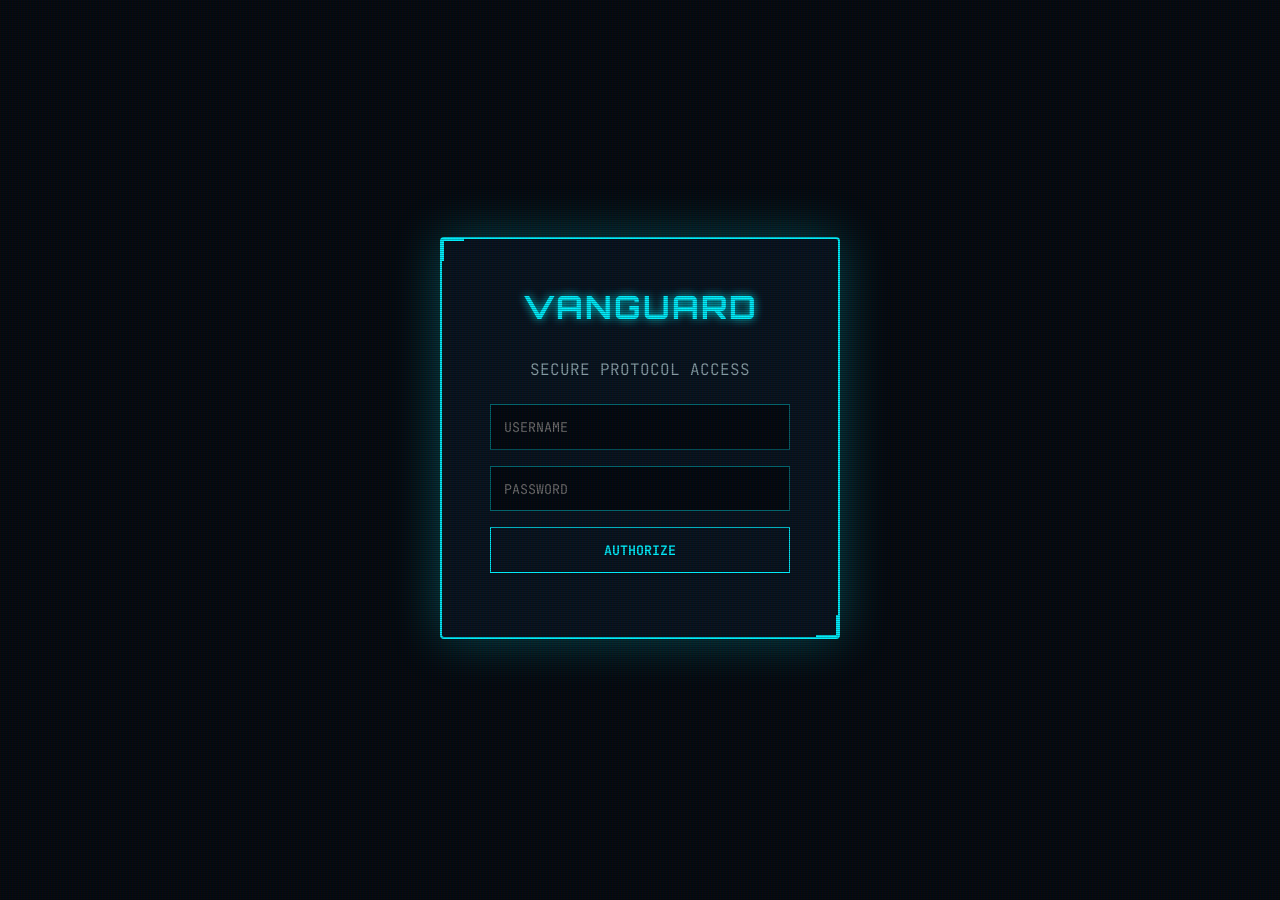
==== templates/index.html @ 9705e477 "Initial commit: VANGUARD Zero-Trust Vault with HUD aesthetics and Emergency Protocol" ====
<!DOCTYPE html>
<html lang="en">

<head>
    <meta charset="UTF-8">
    <meta name="viewport" content="width=device-width, initial-scale=1.0">
    <title>VANGUARD | Time-Bound Crypto-Protection</title>
    <link rel="stylesheet" href="/static/css/style.css">
</head>

<body>
    <div id="login-overlay" class="login-overlay">
        <div class="panel login-box">
            <h1 class="logo" style="text-align: center; margin-bottom: 2rem;">VANGUARD</h1>
            <p style="text-align: center; color: var(--text-dim); margin-bottom: 1.5rem;">SECURE PROTOCOL ACCESS</p>
            <form id="login-form">
                <input type="text" id="username" placeholder="USERNAME" required>
                <input type="password" id="password" placeholder="PASSWORD" required>
                <button type="submit" class="btn" style="width: 100%;">AUTHORIZE</button>
            </form>
            <p id="login-error" style="color: var(--danger); margin-top: 1rem; text-align: center;"></p>
        </div>
    </div>

    <div class="hud-container hidden" id="main-hud">
        <header>
            <div>
                <h1 class="logo">VANGUARD SYSTEM</h1>
                <p style="font-size: 0.8rem; color: var(--primary-lime);">[ STATUS: SECURE / ENCRYPTED ]</p>
            </div>
            <div style="text-align: right;">
                <p id="user-display" style="color: var(--primary-cyan); font-weight: bold;"></p>
                <a href="#" id="logout-btn" style="color: var(--danger); font-size: 0.8rem;">DISCONNECT</a>
            </div>
        </header>

        <div class="grid">
            <!-- Upload Panel -->
            <div class="panel">
                <h3><span class="pulse">●</span> SECURE UPLOAD</h3>
                <p style="color: var(--text-dim); margin-bottom: 1rem; font-size: 0.8rem;">AES-256-GCM LOCAL ENCRYPTION
                </p>
                <form id="upload-form">
                    <input type="file" id="file-input" required>
                    <div style="display: flex; gap: 10px;">
                        <div>
                            <label style="font-size: 0.7rem; color: var(--text-dim);">TTL (HOURS)</label>
                            <input type="number" id="ttl-input" value="24" min="1">
                        </div>
                        <div>
                            <label style="font-size: 0.7rem; color: var(--text-dim);">ACCESS LIMIT</label>
                            <input type="number" id="limit-input" value="0" min="0">
                        </div>
                    </div>
                    <button type="submit" class="btn" style="width: 100%;">ENCRYPT & UPLOAD</button>
                </form>
                <div id="upload-status" style="margin-top: 1rem; font-size: 0.8rem;"></div>
            </div>

            <!-- Stats/Global Panel -->
            <div class="panel">
                <h3>SYSTEM METRICS</h3>
                <div style="display: flex; justify-content: space-between; margin-top: 1rem;">
                    <div>
                        <p style="color: var(--text-dim); font-size: 0.7rem;">PROTECTED FILES</p>
                        <h2 id="total-files">0</h2>
                    </div>
                    <div>
                        <p style="color: var(--text-dim); font-size: 0.7rem;">EXPIRED/ERASED</p>
                        <h2 id="expired-files" style="color: var(--danger);">0</h2>
                    </div>
                </div>
                <div style="margin-top: 1.5rem;">
                    <button class="btn" style="width: 100%; border-color: var(--warning); color: var(--warning);"
                        onclick="showEmergency()">EMERGENCY OVERRIDE</button>
                </div>
            </div>
        </div>

        <div class="grid" style="grid-template-columns: 2fr 1fr; margin-top: 1rem;">
            <!-- File List -->
            <div class="panel">
                <h3>ACTIVE VAULT</h3>
                <div id="file-list" style="margin-top: 1rem;">
                    <!-- Files will be injected here -->
                    <p style="color: var(--text-dim);">Scanning for active payloads...</p>
                </div>
            </div>

            <div style="display: flex; flex-direction: column; gap: 1rem;">
                <!-- Authorization Queue (Admin Only) -->
                <div id="admin-queue" class="panel hidden">
                    <h3><span class="pulse" style="background: var(--warning);">●</span> AUTH QUEUE</h3>
                    <div id="emergency-list" style="margin-top: 1rem; font-size: 0.7rem;">
                        <p style="color: var(--text-dim);">No pending authorizations.</p>
                    </div>
                </div>

                <!-- Audit Trail (Mini) -->
                <div class="panel">
                    <h3>AUDIT TRAIL</h3>
                    <div id="audit-mini"
                        style="margin-top: 1rem; font-size: 0.7rem; max-height: 300px; overflow-y: auto;">
                        <!-- Logs will be injected here -->
                    </div>
                </div>
            </div>
        </div>
    </div>

    <!-- Modals -->
    <div id="emergency-modal" class="login-overlay hidden">
        <div class="panel" style="width: 500px;">
            <h3>EMERGENCY ACCESS REQUEST</h3>
            <p style="margin: 1rem 0; color: var(--text-dim); font-size: 0.8rem;">Dual-authorization required. Reason
                will be logged in forensic trail.</p>
            <input type="text" id="target-file-id" placeholder="FILE UUID">
            <textarea id="emergency-reason" placeholder="JUSTIFICATION FOR ACCESS" rows="4"></textarea>
            <div style="display: flex; gap: 10px;">
                <button class="btn" style="flex: 1;" onclick="submitEmergency()">SUBMIT REQUEST</button>
                <button class="btn btn-danger" onclick="hideEmergency()">CANCEL</button>
            </div>
        </div>
    </div>

    <script src="/static/js/app.js"></script>
</body>

</html>
---- static/css/style.css ----
@import url('https://fonts.googleapis.com/css2?family=Orbitron:wght@400;500;700&family=JetBrains+Mono:wght@300;400;500&display=swap');

:root {
    --primary-cyan: #00f2ff;
    --primary-lime: #b6ff00;
    --bg-dark: #050a10;
    --panel-bg: rgba(10, 25, 41, 0.7);
    --border-cyan: rgba(0, 242, 255, 0.4);
    --text-main: #e0faff;
    --text-dim: #88a0a8;
    --danger: #ff2e63;
    --warning: #f9ed69;
}

* {
    margin: 0;
    padding: 0;
    box-sizing: border-box;
    font-family: 'JetBrains Mono', monospace;
}

body {
    background-color: var(--bg-dark);
    background-image: 
        linear-gradient(rgba(0, 242, 255, 0.05) 1px, transparent 1px),
        linear-gradient(90deg, rgba(0, 242, 255, 0.05) 1px, transparent 1px);
    background-size: 50px 50px;
    color: var(--text-main);
    min-height: 100vh;
    overflow-x: hidden;
}

/* Scanline Effect */
body::before {
    content: " ";
    display: block;
    position: fixed;
    top: 0;
    left: 0;
    bottom: 0;
    right: 0;
    background: linear-gradient(rgba(18, 16, 16, 0) 50%, rgba(0, 0, 0, 0.25) 50%), linear-gradient(90deg, rgba(255, 0, 0, 0.06), rgba(0, 255, 0, 0.02), rgba(0, 0, 255, 0.06));
    z-index: 2000;
    background-size: 100% 2px, 3px 100%;
    pointer-events: none;
}

.hud-container {
    padding: 2rem;
    max-width: 1400px;
    margin: 0 auto;
}

header {
    border-bottom: 2px solid var(--primary-cyan);
    padding-bottom: 1rem;
    margin-bottom: 2rem;
    display: flex;
    justify-content: space-between;
    align-items: center;
    box-shadow: 0 5px 20px rgba(0, 242, 255, 0.2);
}

h1, h2, h3 {
    font-family: 'Orbitron', sans-serif;
    text-transform: uppercase;
    letter-spacing: 2px;
}

.logo {
    color: var(--primary-cyan);
    text-shadow: 0 0 10px var(--primary-cyan);
}

.panel {
    background: var(--panel-bg);
    backdrop-filter: blur(10px);
    border: 1px solid var(--border-cyan);
    padding: 1.5rem;
    border-radius: 4px;
    position: relative;
    overflow: hidden;
    margin-bottom: 1.5rem;
}

.panel::before {
    content: '';
    position: absolute;
    top: 0;
    left: 0;
    width: 20px;
    height: 20px;
    border-top: 2px solid var(--primary-cyan);
    border-left: 2px solid var(--primary-cyan);
}

.panel::after {
    content: '';
    position: absolute;
    bottom: 0;
    right: 0;
    width: 20px;
    height: 20px;
    border-bottom: 2px solid var(--primary-cyan);
    border-right: 2px solid var(--primary-cyan);
}

.grid {
    display: grid;
    grid-template-columns: repeat(auto-fit, minmax(300px, 1fr));
    gap: 1.5rem;
}

.btn {
    background: transparent;
    border: 1px solid var(--primary-cyan);
    color: var(--primary-cyan);
    padding: 0.8rem 1.5rem;
    cursor: pointer;
    text-transform: uppercase;
    font-weight: bold;
    transition: all 0.3s ease;
    display: inline-block;
    text-decoration: none;
    text-align: center;
}

.btn:hover {
    background: var(--primary-cyan);
    color: var(--bg-dark);
    box-shadow: 0 0 20px var(--primary-cyan);
}

.btn-danger {
    border-color: var(--danger);
    color: var(--danger);
}

.btn-danger:hover {
    background: var(--danger);
    box-shadow: 0 0 20px var(--danger);
}

input, select, textarea {
    background: rgba(0, 0, 0, 0.5);
    border: 1px solid var(--border-cyan);
    color: var(--text-main);
    padding: 0.8rem;
    width: 100%;
    margin-bottom: 1rem;
    outline: none;
}

input:focus {
    border-color: var(--primary-cyan);
    box-shadow: 0 0 10px var(--primary-cyan);
}

.status-badge {
    padding: 0.2rem 0.6rem;
    font-size: 0.8rem;
    border: 1px solid currentColor;
    border-radius: 3px;
}

.status-active { color: var(--primary-lime); }
.status-expired { color: var(--danger); }
.status-pending { color: var(--warning); }

.file-card {
    border-left: 4px solid var(--primary-cyan);
    padding: 1rem;
    background: rgba(255, 255, 255, 0.02);
    margin-bottom: 1rem;
    transition: transform 0.2s;
}

.file-card:hover {
    transform: translateX(10px);
    background: rgba(0, 242, 255, 0.05);
}

.audit-table {
    width: 100%;
    border-collapse: collapse;
}

.audit-table th {
    text-align: left;
    color: var(--primary-cyan);
    border-bottom: 1px solid var(--border-cyan);
    padding: 1rem;
}

.audit-table td {
    padding: 1rem;
    border-bottom: 1px solid rgba(0, 242, 255, 0.1);
    font-size: 0.9rem;
}

/* Animations */
@keyframes pulse {
    0% { opacity: 1; }
    50% { opacity: 0.5; }
    100% { opacity: 1; }
}

.pulse { animation: pulse 2s infinite; }

.login-overlay {
    position: fixed;
    top: 0;
    left: 0;
    width: 100%;
    height: 100%;
    background: var(--bg-dark);
    z-index: 1000;
    display: flex;
    justify-content: center;
    align-items: center;
}

.login-box {
    width: 400px;
    padding: 3rem;
    border: 2px solid var(--primary-cyan);
    box-shadow: 0 0 50px rgba(0, 242, 255, 0.3);
}

.hidden { display: none !important; }

/* Custom Scrollbar */
::-webkit-scrollbar { width: 5px; }
::-webkit-scrollbar-track { background: var(--bg-dark); }
::-webkit-scrollbar-thumb { background: var(--primary-cyan); }
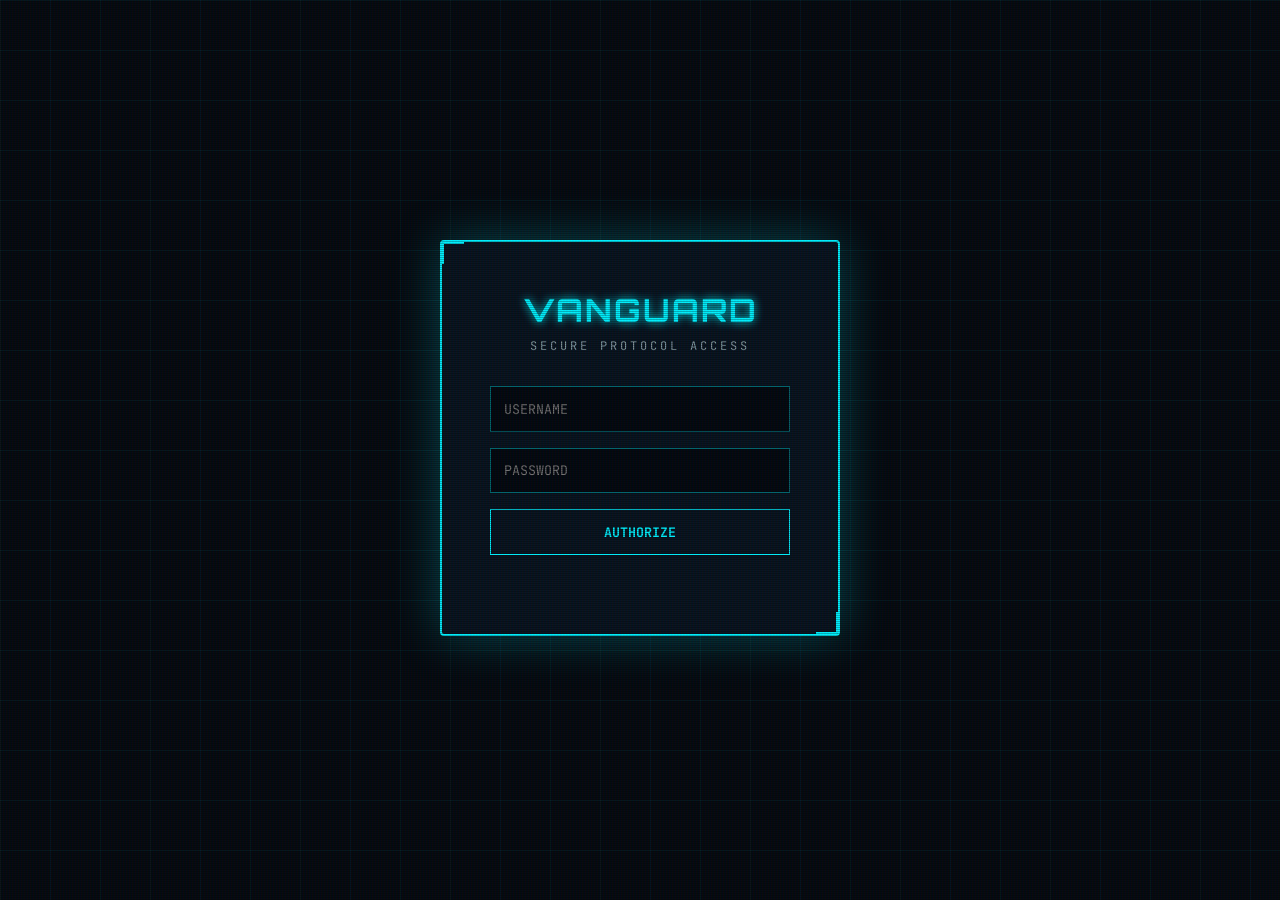
==== commit c9d75baa: "Restructure into multi-page app: Dashboard, Vault, Emergency, Audit pages with sidebar nav" ====
--- a/templates/index.html
+++ b/templates/index.html
@@ -4,126 +4,70 @@
 <head>
     <meta charset="UTF-8">
     <meta name="viewport" content="width=device-width, initial-scale=1.0">
-    <title>VANGUARD | Time-Bound Crypto-Protection</title>
+    <title>VANGUARD | Secure Protocol Access</title>
+    <meta name="description" content="VANGUARD — Time-Bound Crypto-Protection System. Login to begin.">
     <link rel="stylesheet" href="/static/css/style.css">
+    <style>
+        body {
+            display: flex;
+            align-items: center;
+            justify-content: center;
+            min-height: 100vh;
+        }
+    </style>
 </head>
 
 <body>
-    <div id="login-overlay" class="login-overlay">
-        <div class="panel login-box">
-            <h1 class="logo" style="text-align: center; margin-bottom: 2rem;">VANGUARD</h1>
-            <p style="text-align: center; color: var(--text-dim); margin-bottom: 1.5rem;">SECURE PROTOCOL ACCESS</p>
-            <form id="login-form">
-                <input type="text" id="username" placeholder="USERNAME" required>
-                <input type="password" id="password" placeholder="PASSWORD" required>
-                <button type="submit" class="btn" style="width: 100%;">AUTHORIZE</button>
-            </form>
-            <p id="login-error" style="color: var(--danger); margin-top: 1rem; text-align: center;"></p>
-        </div>
+    <div class="panel login-box">
+        <h1 class="logo" style="text-align:center;margin-bottom:.5rem;">VANGUARD</h1>
+        <p style="text-align:center;color:var(--text-dim);margin-bottom:2rem;font-size:0.75rem;letter-spacing:3px;">
+            SECURE PROTOCOL ACCESS</p>
+        <form id="login-form">
+            <input type="text" id="username" placeholder="USERNAME" required autocomplete="username">
+            <input type="password" id="password" placeholder="PASSWORD" required autocomplete="current-password">
+            <button type="submit" class="btn" style="width:100%;" id="login-btn">AUTHORIZE</button>
+        </form>
+        <p id="login-error"
+            style="color:var(--danger);margin-top:1rem;text-align:center;font-size:0.8rem;min-height:1.2em;"></p>
     </div>
-
-    <div class="hud-container hidden" id="main-hud">
-        <header>
-            <div>
-                <h1 class="logo">VANGUARD SYSTEM</h1>
-                <p style="font-size: 0.8rem; color: var(--primary-lime);">[ STATUS: SECURE / ENCRYPTED ]</p>
-            </div>
-            <div style="text-align: right;">
-                <p id="user-display" style="color: var(--primary-cyan); font-weight: bold;"></p>
-                <a href="#" id="logout-btn" style="color: var(--danger); font-size: 0.8rem;">DISCONNECT</a>
-            </div>
-        </header>
-
-        <div class="grid">
-            <!-- Upload Panel -->
-            <div class="panel">
-                <h3><span class="pulse">●</span> SECURE UPLOAD</h3>
-                <p style="color: var(--text-dim); margin-bottom: 1rem; font-size: 0.8rem;">AES-256-GCM LOCAL ENCRYPTION
-                </p>
-                <form id="upload-form">
-                    <input type="file" id="file-input" required>
-                    <div style="display: flex; gap: 10px;">
-                        <div>
-                            <label style="font-size: 0.7rem; color: var(--text-dim);">TTL (HOURS)</label>
-                            <input type="number" id="ttl-input" value="24" min="1">
-                        </div>
-                        <div>
-                            <label style="font-size: 0.7rem; color: var(--text-dim);">ACCESS LIMIT</label>
-                            <input type="number" id="limit-input" value="0" min="0">
-                        </div>
-                    </div>
-                    <button type="submit" class="btn" style="width: 100%;">ENCRYPT & UPLOAD</button>
-                </form>
-                <div id="upload-status" style="margin-top: 1rem; font-size: 0.8rem;"></div>
-            </div>
-
-            <!-- Stats/Global Panel -->
-            <div class="panel">
-                <h3>SYSTEM METRICS</h3>
-                <div style="display: flex; justify-content: space-between; margin-top: 1rem;">
-                    <div>
-                        <p style="color: var(--text-dim); font-size: 0.7rem;">PROTECTED FILES</p>
-                        <h2 id="total-files">0</h2>
-                    </div>
-                    <div>
-                        <p style="color: var(--text-dim); font-size: 0.7rem;">EXPIRED/ERASED</p>
-                        <h2 id="expired-files" style="color: var(--danger);">0</h2>
-                    </div>
-                </div>
-                <div style="margin-top: 1.5rem;">
-                    <button class="btn" style="width: 100%; border-color: var(--warning); color: var(--warning);"
-                        onclick="showEmergency()">EMERGENCY OVERRIDE</button>
-                </div>
-            </div>
-        </div>
-
-        <div class="grid" style="grid-template-columns: 2fr 1fr; margin-top: 1rem;">
-            <!-- File List -->
-            <div class="panel">
-                <h3>ACTIVE VAULT</h3>
-                <div id="file-list" style="margin-top: 1rem;">
-                    <!-- Files will be injected here -->
-                    <p style="color: var(--text-dim);">Scanning for active payloads...</p>
-                </div>
-            </div>
-
-            <div style="display: flex; flex-direction: column; gap: 1rem;">
-                <!-- Authorization Queue (Admin Only) -->
-                <div id="admin-queue" class="panel hidden">
-                    <h3><span class="pulse" style="background: var(--warning);">●</span> AUTH QUEUE</h3>
-                    <div id="emergency-list" style="margin-top: 1rem; font-size: 0.7rem;">
-                        <p style="color: var(--text-dim);">No pending authorizations.</p>
-                    </div>
-                </div>
-
-                <!-- Audit Trail (Mini) -->
-                <div class="panel">
-                    <h3>AUDIT TRAIL</h3>
-                    <div id="audit-mini"
-                        style="margin-top: 1rem; font-size: 0.7rem; max-height: 300px; overflow-y: auto;">
-                        <!-- Logs will be injected here -->
-                    </div>
-                </div>
-            </div>
-        </div>
-    </div>
-
-    <!-- Modals -->
-    <div id="emergency-modal" class="login-overlay hidden">
-        <div class="panel" style="width: 500px;">
-            <h3>EMERGENCY ACCESS REQUEST</h3>
-            <p style="margin: 1rem 0; color: var(--text-dim); font-size: 0.8rem;">Dual-authorization required. Reason
-                will be logged in forensic trail.</p>
-            <input type="text" id="target-file-id" placeholder="FILE UUID">
-            <textarea id="emergency-reason" placeholder="JUSTIFICATION FOR ACCESS" rows="4"></textarea>
-            <div style="display: flex; gap: 10px;">
-                <button class="btn" style="flex: 1;" onclick="submitEmergency()">SUBMIT REQUEST</button>
-                <button class="btn btn-danger" onclick="hideEmergency()">CANCEL</button>
-            </div>
-        </div>
-    </div>
-
-    <script src="/static/js/app.js"></script>
+    <script>
+        // Redirect if already authenticated
+        if (localStorage.getItem('access_token')) {
+            window.location.href = '/dashboard/';
+        }
+        const loginForm = document.getElementById('login-form');
+        loginForm.addEventListener('submit', async (e) => {
+            e.preventDefault();
+            const username = document.getElementById('username').value;
+            const password = document.getElementById('password').value;
+            const errorEl = document.getElementById('login-error');
+            const btn = document.getElementById('login-btn');
+            btn.innerText = 'VERIFYING...';
+            btn.disabled = true;
+            try {
+                const resp = await fetch('/api/auth/login/', {
+                    method: 'POST',
+                    headers: { 'Content-Type': 'application/json' },
+                    body: JSON.stringify({ username, password })
+                });
+                if (resp.ok) {
+                    const data = await resp.json();
+                    localStorage.setItem('access_token', data.access);
+                    localStorage.setItem('refresh_token', data.refresh);
+                    localStorage.setItem('username', username);
+                    window.location.href = '/dashboard/';
+                } else {
+                    errorEl.innerText = 'AUTHORIZATION FAILED: INVALID CREDENTIALS';
+                    btn.innerText = 'AUTHORIZE';
+                    btn.disabled = false;
+                }
+            } catch (err) {
+                errorEl.innerText = 'COMMUNICATION ERROR: SYSTEM OFFLINE';
+                btn.innerText = 'AUTHORIZE';
+                btn.disabled = false;
+            }
+        });
+    </script>
 </body>
 
 </html>
--- a/static/css/style.css
+++ b/static/css/style.css
@@ -21,7 +21,7 @@
 
 body {
     background-color: var(--bg-dark);
-    background-image: 
+    background-image:
         linear-gradient(rgba(0, 242, 255, 0.05) 1px, transparent 1px),
         linear-gradient(90deg, rgba(0, 242, 255, 0.05) 1px, transparent 1px);
     background-size: 50px 50px;
@@ -61,7 +61,9 @@
     box-shadow: 0 5px 20px rgba(0, 242, 255, 0.2);
 }
 
-h1, h2, h3 {
+h1,
+h2,
+h3 {
     font-family: 'Orbitron', sans-serif;
     text-transform: uppercase;
     letter-spacing: 2px;
@@ -141,7 +143,9 @@
     box-shadow: 0 0 20px var(--danger);
 }
 
-input, select, textarea {
+input,
+select,
+textarea {
     background: rgba(0, 0, 0, 0.5);
     border: 1px solid var(--border-cyan);
     color: var(--text-main);
@@ -163,9 +167,17 @@
     border-radius: 3px;
 }
 
-.status-active { color: var(--primary-lime); }
-.status-expired { color: var(--danger); }
-.status-pending { color: var(--warning); }
+.status-active {
+    color: var(--primary-lime);
+}
+
+.status-expired {
+    color: var(--danger);
+}
+
+.status-pending {
+    color: var(--warning);
+}
 
 .file-card {
     border-left: 4px solid var(--primary-cyan);
@@ -200,12 +212,22 @@
 
 /* Animations */
 @keyframes pulse {
-    0% { opacity: 1; }
-    50% { opacity: 0.5; }
-    100% { opacity: 1; }
-}
-
-.pulse { animation: pulse 2s infinite; }
+    0% {
+        opacity: 1;
+    }
+
+    50% {
+        opacity: 0.5;
+    }
+
+    100% {
+        opacity: 1;
+    }
+}
+
+.pulse {
+    animation: pulse 2s infinite;
+}
 
 .login-overlay {
     position: fixed;
@@ -227,9 +249,40 @@
     box-shadow: 0 0 50px rgba(0, 242, 255, 0.3);
 }
 
-.hidden { display: none !important; }
+.hidden {
+    display: none !important;
+}
 
 /* Custom Scrollbar */
-::-webkit-scrollbar { width: 5px; }
-::-webkit-scrollbar-track { background: var(--bg-dark); }
-::-webkit-scrollbar-thumb { background: var(--primary-cyan); }
+::-webkit-scrollbar {
+    width: 5px;
+}
+
+::-webkit-scrollbar-track {
+    background: var(--bg-dark);
+}
+
+::-webkit-scrollbar-thumb {
+    background: var(--primary-cyan);
+}
+
+/* Animations */
+@keyframes fadeInUp {
+    from {
+        opacity: 0;
+        transform: translateY(12px);
+    }
+
+    to {
+        opacity: 1;
+        transform: translateY(0);
+    }
+}
+
+.audit-row:hover td {
+    background: rgba(0, 242, 255, 0.03);
+}
+
+.vault-row:hover td {
+    background: rgba(0, 242, 255, 0.03);
+}
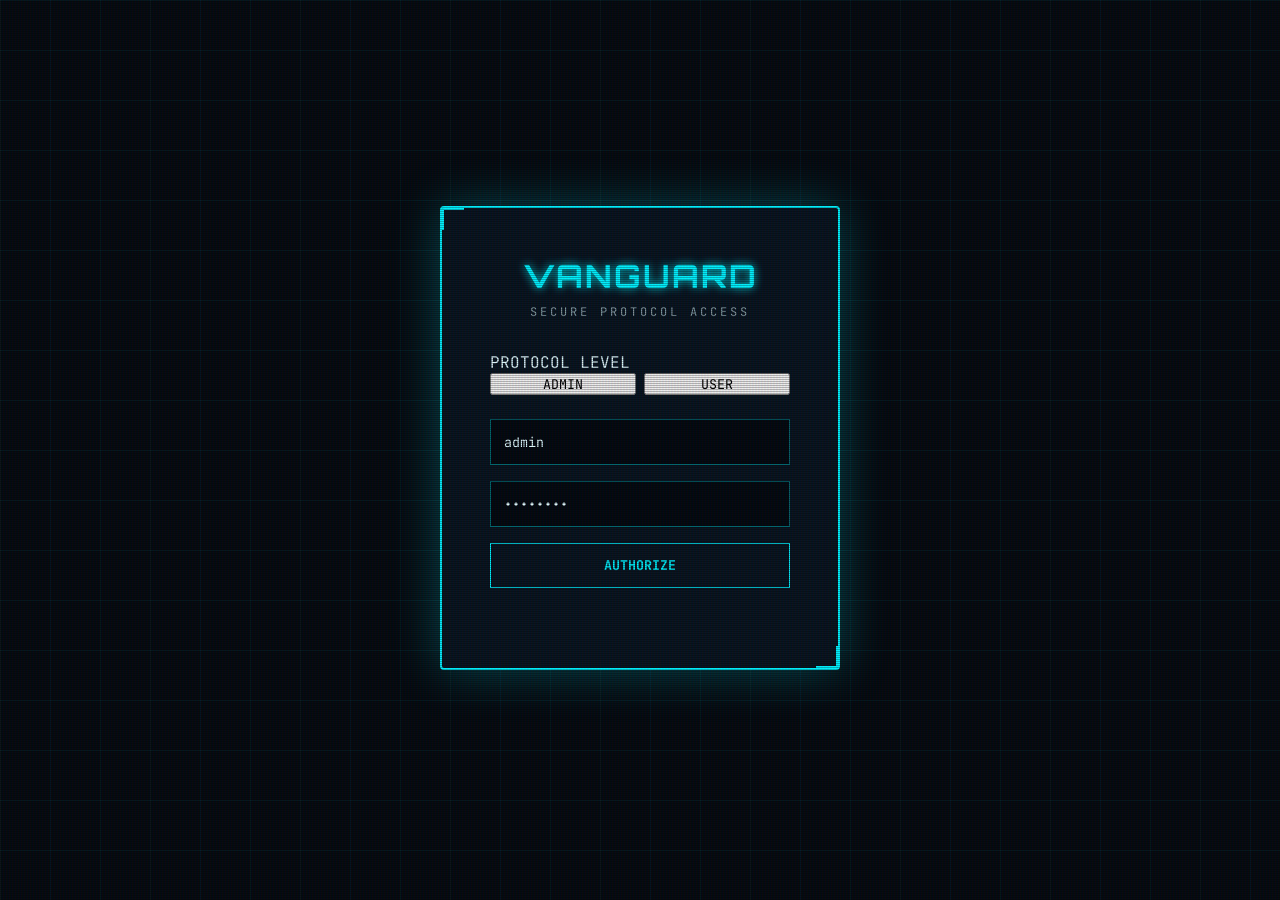
==== commit 75aafc69: "Add role-based login selection and auto-fill for Admin/User" ====
--- a/templates/index.html
+++ b/templates/index.html
@@ -22,6 +22,16 @@
         <h1 class="logo" style="text-align:center;margin-bottom:.5rem;">VANGUARD</h1>
         <p style="text-align:center;color:var(--text-dim);margin-bottom:2rem;font-size:0.75rem;letter-spacing:3px;">
             SECURE PROTOCOL ACCESS</p>
+        <div style="margin-bottom:1.5rem;">
+            <label class="field-label" style="text-align:center;">PROTOCOL LEVEL</label>
+            <div style="display:flex; gap:0.5rem;">
+                <button type="button" id="role-admin" class="filter-btn active" style="flex:1;"
+                    onclick="setLoginRole('admin')">ADMIN</button>
+                <button type="button" id="role-user" class="filter-btn" style="flex:1;"
+                    onclick="setLoginRole('user')">USER</button>
+            </div>
+        </div>
+
         <form id="login-form">
             <input type="text" id="username" placeholder="USERNAME" required autocomplete="username">
             <input type="password" id="password" placeholder="PASSWORD" required autocomplete="current-password">
@@ -31,6 +41,28 @@
             style="color:var(--danger);margin-top:1rem;text-align:center;font-size:0.8rem;min-height:1.2em;"></p>
     </div>
     <script>
+        let currentRole = 'admin';
+        const roleCredentials = {
+            'admin': { u: 'admin', p: 'admin123' },
+            'user': { u: 'operator', p: 'operator123' }
+        };
+
+        // Initialize with default role
+        window.addEventListener('DOMContentLoaded', () => {
+            setLoginRole('admin');
+        });
+
+        window.setLoginRole = function (role) {
+            currentRole = role;
+            document.getElementById('role-admin').classList.toggle('active', role === 'admin');
+            document.getElementById('role-user').classList.toggle('active', role === 'user');
+
+            // Auto-fill credentials for convenience
+            const creds = roleCredentials[role];
+            document.getElementById('username').value = creds.u;
+            document.getElementById('password').value = creds.p;
+        };
+
         // Redirect if already authenticated
         if (localStorage.getItem('access_token')) {
             window.location.href = '/dashboard/';
@@ -42,8 +74,11 @@
             const password = document.getElementById('password').value;
             const errorEl = document.getElementById('login-error');
             const btn = document.getElementById('login-btn');
+
+            errorEl.innerText = '';
             btn.innerText = 'VERIFYING...';
             btn.disabled = true;
+
             try {
                 const resp = await fetch('/api/auth/login/', {
                     method: 'POST',
--- a/static/css/style.css
+++ b/static/css/style.css
@@ -285,4 +285,144 @@
 
 .vault-row:hover td {
     background: rgba(0, 242, 255, 0.03);
+}
+
+/* Mobile Responsiveness */
+@media (max-width: 600px) {
+    .hud-container {
+        padding: 0.8rem;
+        max-width: 100vw;
+        overflow-x: hidden;
+    }
+
+    body {
+        background-size: 30px 30px;
+        /* smaller grid on mobile */
+    }
+
+    h1 {
+        font-size: 1.1rem;
+        letter-spacing: 1px;
+    }
+
+    h2 {
+        font-size: 1rem;
+    }
+
+    h3 {
+        font-size: 0.9rem;
+    }
+
+    .panel {
+        padding: 1rem;
+        margin-bottom: 1rem;
+        border-radius: 8px;
+        /* Slightly rounder on mobile */
+    }
+
+    /* Make grids completely single column, 100% width */
+    .grid {
+        gap: 1rem;
+        grid-template-columns: 1fr !important;
+    }
+
+    .login-box {
+        width: 100%;
+        max-width: 400px;
+        margin: 0 1rem;
+        padding: 1.5rem;
+        border-width: 1px;
+    }
+
+    input,
+    select,
+    textarea,
+    .btn {
+        font-size: 0.9rem;
+        padding: 0.8rem;
+    }
+
+    /* Make tables horizontally scrollable on mobile */
+    .audit-table {
+        display: block;
+        width: 100%;
+        overflow-x: auto;
+        -webkit-overflow-scrolling: touch;
+        white-space: nowrap;
+        font-size: 0.75rem;
+    }
+
+    .audit-table th,
+    .audit-table td {
+        padding: 0.6rem;
+    }
+
+    .status-text {
+        display: none !important;
+    }
+
+    .vault-toolbar {
+        flex-direction: column;
+        align-items: stretch;
+    }
+
+    .vault-filters {
+        justify-content: space-between;
+    }
+
+    .filter-btn {
+        flex: 1;
+        text-align: center;
+        padding: 0.5rem 0.2rem;
+    }
+}
+
+/* Excel Preview Table Styles */
+#viewer-container table {
+    width: 100%;
+    border-collapse: collapse;
+    background: #fff;
+    color: #000;
+}
+
+#viewer-container table td,
+#viewer-container table th {
+    border: 1px solid #ccc;
+    padding: 8px;
+    font-size: 0.8rem;
+}
+
+#viewer-container table th {
+    background: #f4f4f4;
+    font-weight: bold;
+}
+
+/* --- Responsive Secure Viewer --- */
+#viewer-container img {
+    max-width: 95% !important;
+    max-height: 90vh !important;
+    object-fit: contain;
+}
+
+#viewer-container iframe {
+    width: 100% !important;
+    height: 100% !important;
+}
+
+#viewer-container div {
+    max-width: 100%;
+}
+
+@media (max-width: 600px) {
+    #secure-watermark {
+        grid-template-columns: repeat(2, 1fr) !important;
+        grid-template-rows: repeat(4, 1fr) !important;
+        font-size: 0.8rem !important;
+    }
+
+    #viewer-container>div {
+        width: 95% !important;
+        padding: 1rem !important;
+        font-size: 0.75rem !important;
+    }
 }
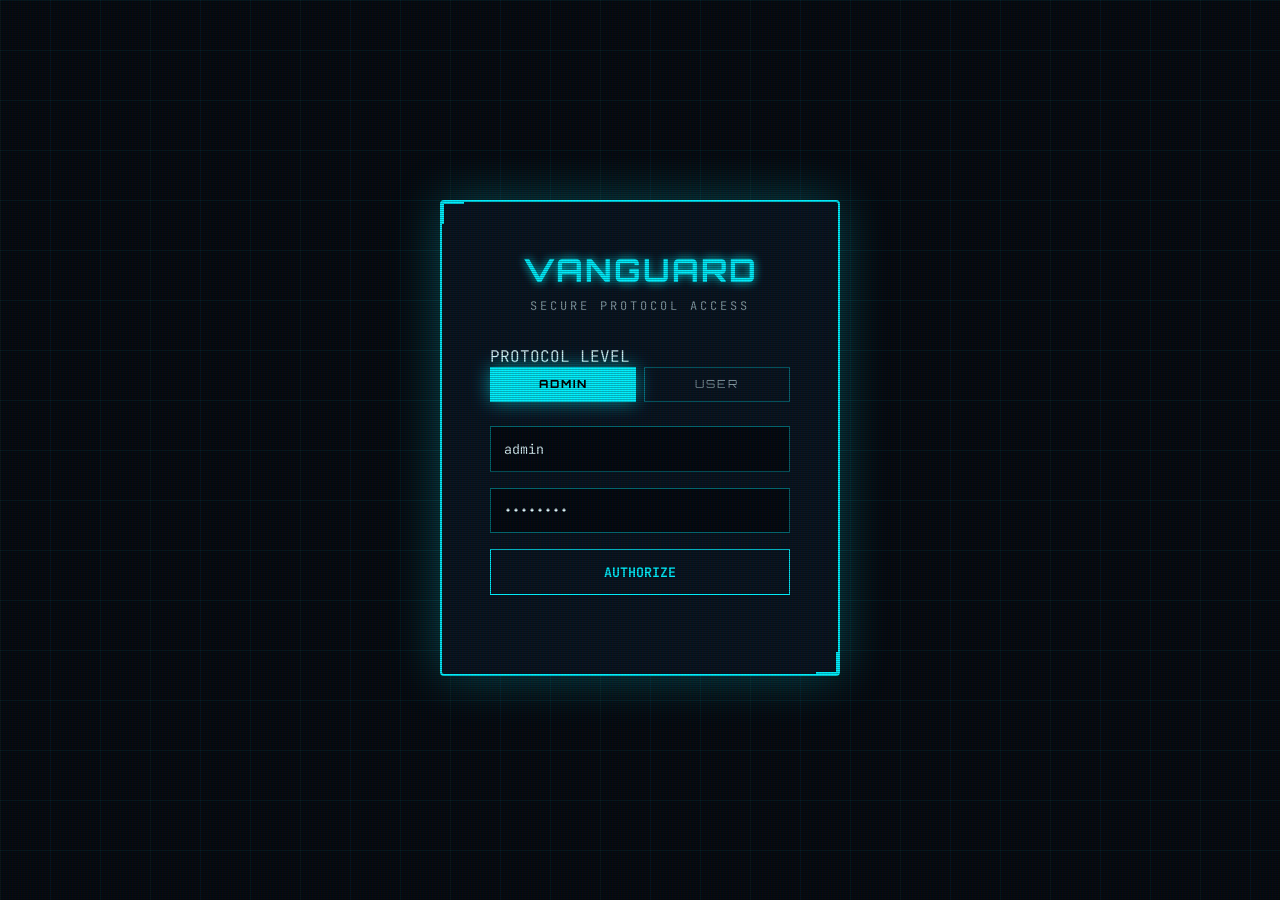
==== commit 6f286139: "UI: Differentiate Admin (Cyan) and User (Lime) selected states on login page for better clarity" ====
--- a/templates/index.html
+++ b/templates/index.html
@@ -14,6 +14,35 @@
             justify-content: center;
             min-height: 100vh;
         }
+
+        .role-btn {
+            background: transparent;
+            border: 1px solid var(--border-cyan);
+            color: var(--text-dim);
+            padding: 0.6rem;
+            font-family: 'Orbitron', sans-serif;
+            font-size: 0.7rem;
+            letter-spacing: 2px;
+            cursor: pointer;
+            transition: all 0.3s ease;
+            flex: 1;
+        }
+
+        .role-btn.active#role-admin {
+            background: var(--primary-cyan);
+            color: #000 !important;
+            border-color: var(--primary-cyan);
+            box-shadow: 0 0 20px rgba(0, 242, 255, 0.6);
+            font-weight: 800;
+        }
+
+        .role-btn.active#role-user {
+            background: var(--primary-lime);
+            color: #000 !important;
+            border-color: var(--primary-lime);
+            box-shadow: 0 0 20px rgba(182, 255, 0, 0.6);
+            font-weight: 800;
+        }
     </style>
 </head>
 
@@ -25,9 +54,9 @@
         <div style="margin-bottom:1.5rem;">
             <label class="field-label" style="text-align:center;">PROTOCOL LEVEL</label>
             <div style="display:flex; gap:0.5rem;">
-                <button type="button" id="role-admin" class="filter-btn active" style="flex:1;"
+                <button type="button" id="role-admin" class="role-btn active" style="flex:1;"
                     onclick="setLoginRole('admin')">ADMIN</button>
-                <button type="button" id="role-user" class="filter-btn" style="flex:1;"
+                <button type="button" id="role-user" class="role-btn" style="flex:1;"
                     onclick="setLoginRole('user')">USER</button>
             </div>
         </div>
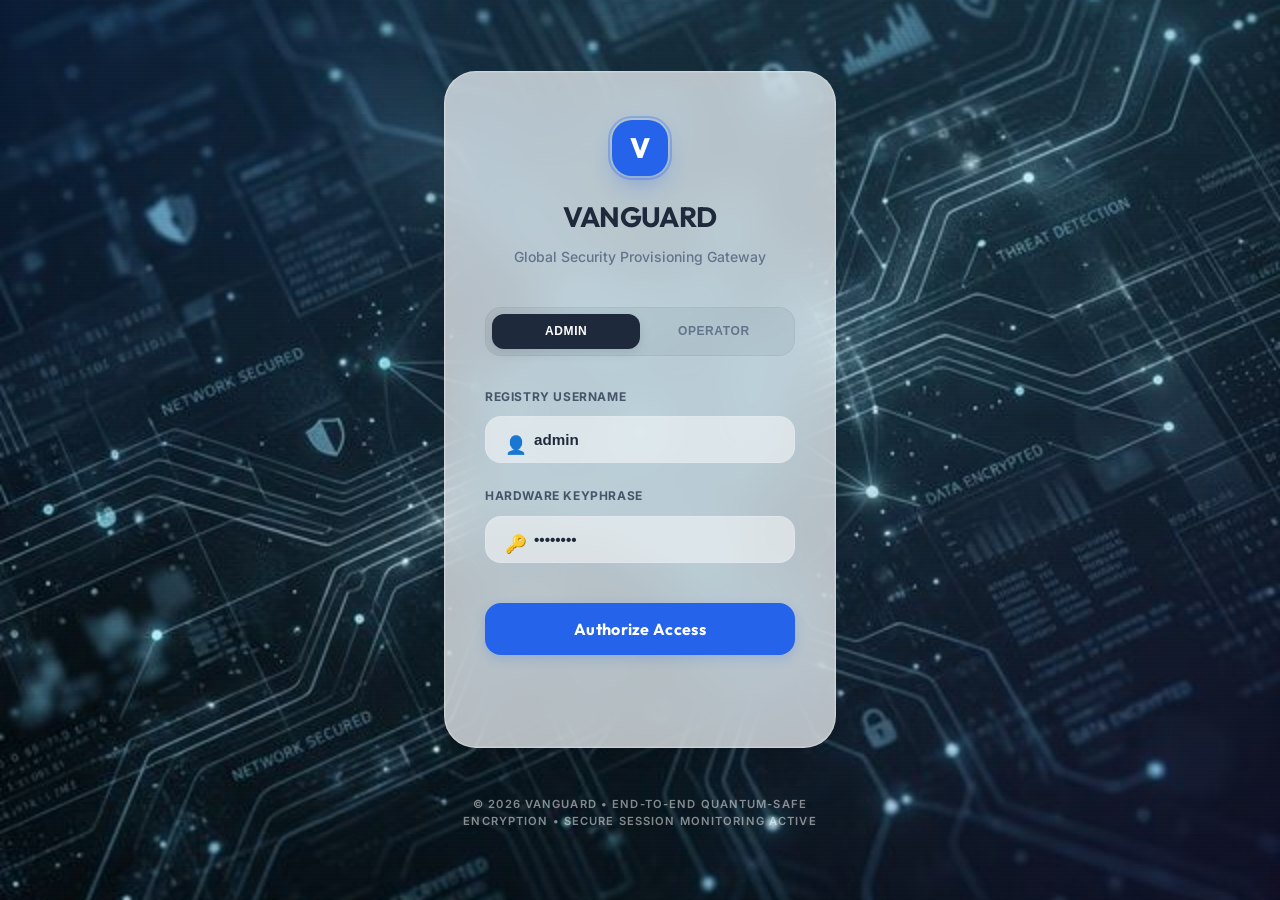
==== commit 8e810e54: "Vanguard UI/UX Modernization & Functional Hardening - Complete redesign of the Login Gateway with gl" ====
--- a/templates/index.html
+++ b/templates/index.html
@@ -4,108 +4,403 @@
 <head>
     <meta charset="UTF-8">
     <meta name="viewport" content="width=device-width, initial-scale=1.0">
-    <title>VANGUARD | Secure Protocol Access</title>
-    <meta name="description" content="VANGUARD — Time-Bound Crypto-Protection System. Login to begin.">
-    <link rel="stylesheet" href="/static/css/style.css">
+    <title>Vanguard | Secure Gateway</title>
+    <meta name="description" content="Vanguard — Secure Data Vault Login.">
+    <link rel="stylesheet" href="/static/css/style.css?v=20260324">
+    <link rel="preconnect" href="https://fonts.googleapis.com">
+    <link rel="preconnect" href="https://fonts.gstatic.com" crossorigin>
+    <link
+        href="https://fonts.googleapis.com/css2?family=Inter:wght@400;500;600;700&family=Outfit:wght@500;600;700&display=swap"
+        rel="stylesheet">
     <style>
+        :root {
+            --glass-bg: rgba(255, 255, 255, 0.85);
+            --glass-border: rgba(255, 255, 255, 0.1);
+            --primary-glow: rgba(37, 99, 235, 0.15);
+        }
+
         body {
+            margin: 0;
+            padding: 0;
             display: flex;
             align-items: center;
             justify-content: center;
             min-height: 100vh;
+            font-family: 'Inter', sans-serif;
+            background-color: #0f172a;
+            /* Deep slate baseline */
+            background-image:
+                radial-gradient(circle at 0% 0%, rgba(37, 99, 235, 0.15) 0%, transparent 40%),
+                radial-gradient(circle at 100% 100%, rgba(124, 58, 237, 0.1) 0%, transparent 40%),
+                url('/static/img/vanguard_login_bg_1774345886597.png');
+            /* Generated high-tech bg */
+            background-size: cover;
+            background-position: center;
+            background-repeat: no-repeat;
+            overflow: hidden;
+        }
+
+        /* Animated overlay for extra depth */
+        .scanline {
+            position: fixed;
+            top: 0;
+            left: 0;
+            width: 100%;
+            height: 100%;
+            background: linear-gradient(to bottom, transparent 50%, rgba(0, 0, 0, 0.01) 50%);
+            background-size: 100% 4px;
+            pointer-events: none;
+            z-index: 1;
+        }
+
+        .login-container {
+            position: relative;
+            z-index: 10;
+            width: 100%;
+            max-width: 440px;
+            padding: 1.5rem;
+            animation: fadeIn 0.8s cubic-bezier(0.16, 1, 0.3, 1);
+        }
+
+        .login-card {
+            background: rgba(255, 255, 255, 0.7);
+            backdrop-filter: blur(24px) saturate(180%);
+            -webkit-backdrop-filter: blur(24px) saturate(180%);
+            border-radius: 2rem;
+            border: 1px solid rgba(255, 255, 255, 0.3);
+            padding: 3rem 2.5rem;
+            box-shadow:
+                0 25px 50px -12px rgba(0, 0, 0, 0.25),
+                0 0 0 1px rgba(255, 255, 255, 0.1) inset;
+        }
+
+        .logo-section {
+            text-align: center;
+            margin-bottom: 2.5rem;
+        }
+
+        .logo-v {
+            width: 56px;
+            height: 56px;
+            background: var(--primary);
+            color: white;
+            display: inline-flex;
+            align-items: center;
+            justify-content: center;
+            font-size: 1.75rem;
+            font-weight: 800;
+            border-radius: 1.25rem;
+            margin-bottom: 1.25rem;
+            box-shadow: 0 10px 25px -5px rgba(37, 99, 235, 0.4);
+            font-family: 'Outfit', sans-serif;
+            position: relative;
+        }
+
+        .logo-v::after {
+            content: '';
+            position: absolute;
+            inset: -4px;
+            border-radius: 1.5rem;
+            border: 2px solid var(--primary);
+            opacity: 0.3;
+            animation: pulse 2s infinite;
+        }
+
+        .card-title {
+            font-family: 'Outfit', sans-serif;
+            font-size: 1.75rem;
+            color: #1e293b;
+            margin: 0;
+            font-weight: 700;
+            letter-spacing: -0.02em;
+        }
+
+        .card-subtitle {
+            color: #64748b;
+            font-size: 0.875rem;
+            margin-top: 0.5rem;
+            font-weight: 500;
+        }
+
+        /* Role Switcher */
+        .role-switcher {
+            display: flex;
+            background: rgba(15, 23, 42, 0.05);
+            padding: 0.4rem;
+            border-radius: 1rem;
+            margin-bottom: 2rem;
+            position: relative;
+            border: 1px solid rgba(15, 23, 42, 0.05);
         }
 
         .role-btn {
+            flex: 1;
+            padding: 0.65rem;
+            border: none;
             background: transparent;
-            border: 1px solid var(--border-cyan);
-            color: var(--text-dim);
-            padding: 0.6rem;
-            font-family: 'Orbitron', sans-serif;
+            font-size: 0.75rem;
+            font-weight: 700;
+            color: #64748b;
+            border-radius: 0.75rem;
+            cursor: pointer;
+            transition: all 0.3s cubic-bezier(0.4, 0, 0.2, 1);
+            z-index: 2;
+            text-transform: uppercase;
+            letter-spacing: 0.05em;
+        }
+
+        .role-btn.active {
+            color: white;
+        }
+
+        .role-slider {
+            position: absolute;
+            top: 0.4rem;
+            left: 0.4rem;
+            width: calc(50% - 0.4rem);
+            height: calc(100% - 0.8rem);
+            background: #1e293b;
+            border-radius: 0.75rem;
+            transition: transform 0.3s cubic-bezier(0.4, 0, 0.2, 1);
+            z-index: 1;
+            box-shadow: 0 4px 12px rgba(0, 0, 0, 0.1);
+        }
+
+        .role-btn:nth-child(2).active~.role-slider {
+            transform: translateX(100%);
+        }
+
+        /* Input Styling */
+        .input-group {
+            margin-bottom: 1.5rem;
+            position: relative;
+        }
+
+        .input-icon {
+            position: absolute;
+            left: 1.25rem;
+            top: 2.75rem;
+            color: #94a3b8;
+            font-size: 1.1rem;
+            pointer-events: none;
+            transition: color 0.3s;
+        }
+
+        input {
+            width: 100%;
+            padding: 0.875rem 1.25rem 0.875rem 3rem !important;
+            background: rgba(255, 255, 255, 0.5) !important;
+            border: 1.5px solid rgba(226, 232, 240, 0.8) !important;
+            border-radius: 1rem !important;
+            font-size: 0.95rem !important;
+            font-weight: 600 !important;
+            color: #1e293b !important;
+            transition: all 0.3s !important;
+        }
+
+        input:focus {
+            background: white !important;
+            border-color: var(--primary) !important;
+            box-shadow: 0 0 0 4px rgba(37, 99, 235, 0.1) !important;
+            outline: none !important;
+        }
+
+        input:focus+.input-icon {
+            color: var(--primary);
+        }
+
+        .field-label {
+            display: block;
+            margin-bottom: 0.65rem;
+            font-size: 0.75rem;
+            font-weight: 700;
+            color: #475569;
+            text-transform: uppercase;
+            letter-spacing: 0.05em;
+        }
+
+        .btn-authorize {
+            width: 100%;
+            padding: 1rem;
+            background: var(--primary);
+            color: white;
+            border: none;
+            border-radius: 1rem;
+            font-size: 1rem;
+            font-weight: 700;
+            cursor: pointer;
+            transition: all 0.3s;
+            margin-top: 1rem;
+            font-family: 'Outfit', sans-serif;
+            letter-spacing: 0.02em;
+            box-shadow: 0 4px 12px rgba(37, 99, 235, 0.2);
+        }
+
+        .btn-authorize:hover:not(:disabled) {
+            background: #1d4ed8;
+            transform: translateY(-2px);
+            box-shadow: 0 8px 16px rgba(37, 99, 235, 0.3);
+        }
+
+        .btn-authorize:active:not(:disabled) {
+            transform: translateY(0);
+        }
+
+        .btn-authorize:disabled {
+            opacity: 0.7;
+            cursor: not-allowed;
+            background: #64748b;
+        }
+
+        .error-msg {
+            min-height: 1.5rem;
+            margin-top: 1.25rem;
+            text-align: center;
+            font-size: 0.8rem;
+            color: #ef4444;
+            font-weight: 700;
+            display: flex;
+            align-items: center;
+            justify-content: center;
+            gap: 0.5rem;
+            opacity: 0;
+            transition: opacity 0.3s;
+        }
+
+        .error-msg.visible {
+            opacity: 1;
+        }
+
+        .footer-info {
+            margin-top: 3rem;
+            text-align: center;
             font-size: 0.7rem;
-            letter-spacing: 2px;
-            cursor: pointer;
-            transition: all 0.3s ease;
-            flex: 1;
-        }
-
-        .role-btn.active#role-admin {
-            background: var(--primary-cyan);
-            color: #000 !important;
-            border-color: var(--primary-cyan);
-            box-shadow: 0 0 20px rgba(0, 242, 255, 0.6);
-            font-weight: 800;
-        }
-
-        .role-btn.active#role-user {
-            background: var(--primary-lime);
-            color: #000 !important;
-            border-color: var(--primary-lime);
-            box-shadow: 0 0 20px rgba(182, 255, 0, 0.6);
-            font-weight: 800;
+            color: rgba(255, 255, 255, 0.5);
+            letter-spacing: 0.1em;
+            text-transform: uppercase;
+            font-weight: 600;
+        }
+
+        @keyframes fadeIn {
+            from {
+                opacity: 0;
+                transform: translateY(20px);
+            }
+
+            to {
+                opacity: 1;
+                transform: translateY(0);
+            }
+        }
+
+        @keyframes pulse {
+            0% {
+                transform: scale(1);
+                opacity: 0.3;
+            }
+
+            50% {
+                transform: scale(1.1);
+                opacity: 0.1;
+            }
+
+            100% {
+                transform: scale(1);
+                opacity: 0.3;
+            }
+        }
+
+        /* Responsive Mobile Tweak */
+        @media (max-width: 480px) {
+            .login-card {
+                padding: 2.5rem 1.75rem;
+                border-radius: 1.5rem;
+            }
         }
     </style>
 </head>
 
 <body>
-    <div class="panel login-box">
-        <h1 class="logo" style="text-align:center;margin-bottom:.5rem;">VANGUARD</h1>
-        <p style="text-align:center;color:var(--text-dim);margin-bottom:2rem;font-size:0.75rem;letter-spacing:3px;">
-            SECURE PROTOCOL ACCESS</p>
-        <div style="margin-bottom:1.5rem;">
-            <label class="field-label" style="text-align:center;">PROTOCOL LEVEL</label>
-            <div style="display:flex; gap:0.5rem;">
-                <button type="button" id="role-admin" class="role-btn active" style="flex:1;"
-                    onclick="setLoginRole('admin')">ADMIN</button>
-                <button type="button" id="role-user" class="role-btn" style="flex:1;"
-                    onclick="setLoginRole('user')">USER</button>
+    <div class="scanline"></div>
+
+    <div class="login-container">
+        <div class="login-card">
+            <div class="logo-section">
+                <div class="logo-v">V</div>
+                <h1 class="card-title">VANGUARD</h1>
+                <p class="card-subtitle">Global Security Provisioning Gateway</p>
+            </div>
+
+            <div class="role-switcher">
+                <div id="role-slider" class="role-slider"></div>
+                <button type="button" id="role-admin" class="role-btn active"
+                    onclick="setLoginRole('admin')">Admin</button>
+                <button type="button" id="role-user" class="role-btn" onclick="setLoginRole('user')">Operator</button>
+            </div>
+
+            <form id="login-form">
+                <div class="input-group">
+                    <label class="field-label">Registry Username</label>
+                    <span class="input-icon">👤</span>
+                    <input type="text" id="username" placeholder="e.g. admin_01" required autocomplete="username">
+                </div>
+
+                <div class="input-group">
+                    <label class="field-label">Hardware Keyphrase</label>
+                    <span class="input-icon">🔑</span>
+                    <input type="password" id="password" placeholder="••••••••" required
+                        autocomplete="current-password">
+                </div>
+
+                <button type="submit" class="btn-authorize" id="login-btn">
+                    <span>Authorize Access</span>
+                </button>
+            </form>
+
+            <div id="login-error" class="error-msg">
+                <span id="error-text"></span>
             </div>
         </div>
 
-        <form id="login-form">
-            <input type="text" id="username" placeholder="USERNAME" required autocomplete="username">
-            <input type="password" id="password" placeholder="PASSWORD" required autocomplete="current-password">
-            <button type="submit" class="btn" style="width:100%;" id="login-btn">AUTHORIZE</button>
-        </form>
-        <p id="login-error"
-            style="color:var(--danger);margin-top:1rem;text-align:center;font-size:0.8rem;min-height:1.2em;"></p>
+        <div class="footer-info">
+            &copy; 2026 Vanguard • End-to-End Quantum-Safe Encryption • Secure Session Monitoring Active
+        </div>
     </div>
+
     <script>
-        let currentRole = 'admin';
         const roleCredentials = {
             'admin': { u: 'admin', p: 'admin123' },
             'user': { u: 'operator', p: 'operator123' }
         };
 
-        // Initialize with default role
         window.addEventListener('DOMContentLoaded', () => {
+            if (localStorage.getItem('access_token')) {
+                window.location.href = '/dashboard/';
+                return;
+            }
             setLoginRole('admin');
         });
 
         window.setLoginRole = function (role) {
-            currentRole = role;
             document.getElementById('role-admin').classList.toggle('active', role === 'admin');
             document.getElementById('role-user').classList.toggle('active', role === 'user');
 
-            // Auto-fill credentials for convenience
             const creds = roleCredentials[role];
             document.getElementById('username').value = creds.u;
             document.getElementById('password').value = creds.p;
         };
 
-        // Redirect if already authenticated
-        if (localStorage.getItem('access_token')) {
-            window.location.href = '/dashboard/';
-        }
         const loginForm = document.getElementById('login-form');
         loginForm.addEventListener('submit', async (e) => {
             e.preventDefault();
             const username = document.getElementById('username').value;
             const password = document.getElementById('password').value;
             const errorEl = document.getElementById('login-error');
+            const errorText = document.getElementById('error-text');
             const btn = document.getElementById('login-btn');
 
-            errorEl.innerText = '';
-            btn.innerText = 'VERIFYING...';
+            errorEl.classList.remove('visible');
+            btn.innerHTML = '<span style="display:flex; align-items:center; justify-content:center; gap:8px;"><span class="loader-dot"></span> VERIFYING PROTOCOL...</span>';
             btn.disabled = true;
 
             try {
@@ -114,20 +409,25 @@
                     headers: { 'Content-Type': 'application/json' },
                     body: JSON.stringify({ username, password })
                 });
+
                 if (resp.ok) {
                     const data = await resp.json();
                     localStorage.setItem('access_token', data.access);
                     localStorage.setItem('refresh_token', data.refresh);
                     localStorage.setItem('username', username);
-                    window.location.href = '/dashboard/';
+                    localStorage.setItem('is_admin', data.is_admin);
+
+                    // Small delay for UX feel
+                    setTimeout(() => {
+                        window.location.href = '/dashboard/';
+                    }, 600);
                 } else {
-                    errorEl.innerText = 'AUTHORIZATION FAILED: INVALID CREDENTIALS';
-                    btn.innerText = 'AUTHORIZE';
-                    btn.disabled = false;
+                    throw new Error('IDENTITY VERIFICATION FAILED: ACCESS DENIED');
                 }
             } catch (err) {
-                errorEl.innerText = 'COMMUNICATION ERROR: SYSTEM OFFLINE';
-                btn.innerText = 'AUTHORIZE';
+                errorText.innerText = err.message || 'SYSTEM ERROR: CONNECTION INTERRUPTED';
+                errorEl.classList.add('visible');
+                btn.innerHTML = '<span>Authorize Access</span>';
                 btn.disabled = false;
             }
         });
--- a/static/css/style.css
+++ b/static/css/style.css
@@ -1,428 +1,354 @@
-@import url('https://fonts.googleapis.com/css2?family=Orbitron:wght@400;500;700&family=JetBrains+Mono:wght@300;400;500&display=swap');
+@import url('https://fonts.googleapis.com/css2?family=Inter:wght@300;400;500;600;700&family=Outfit:wght@400;500;600;700&display=swap');
 
 :root {
-    --primary-cyan: #00f2ff;
-    --primary-lime: #b6ff00;
-    --bg-dark: #050a10;
-    --panel-bg: rgba(10, 25, 41, 0.7);
-    --border-cyan: rgba(0, 242, 255, 0.4);
-    --text-main: #e0faff;
-    --text-dim: #88a0a8;
-    --danger: #ff2e63;
-    --warning: #f9ed69;
+    /* Color Palette */
+    --primary: #2563eb;
+    --primary-hover: #1d4ed8;
+    --primary-light: #eff6ff;
+
+    --success: #10b981;
+    --success-light: #ecfdf5;
+
+    --warning: #f59e0b;
+    --warning-light: #fffbeb;
+
+    --danger: #ef4444;
+    --danger-light: #fef2f2;
+
+    --info: #0ea5e9;
+    --info-light: #f0f9ff;
+
+    /* Backgrounds */
+    --bg-main: #f8fafc;
+    --bg-sidebar: #ffffff;
+    --bg-card: #ffffff;
+
+    /* Text */
+    --text-main: #1e293b;
+    --text-muted: #64748b;
+    --text-dim: #94a3b8;
+
+    /* Borders & Shadows */
+    --border-light: #e2e8f0;
+    --border-focus: #3b82f6;
+
+    --shadow-sm: 0 1px 2px 0 rgb(0 0 0 / 0.05);
+    --shadow: 0 4px 6px -1px rgb(0 0 0 / 0.1), 0 2px 4px -2px rgb(0 0 0 / 0.1);
+    --shadow-md: 0 10px 15px -3px rgb(0 0 0 / 0.1), 0 4px 6px -4px rgb(0 0 0 / 0.1);
+
+    --radius-sm: 0.375rem;
+    --radius: 0.5rem;
+    --radius-lg: 0.75rem;
+    --radius-xl: 1rem;
+    --radius-2xl: 1.5rem;
+
+    /* Premium Gradients */
+    --grad-primary: linear-gradient(135deg, #2563eb 0%, #3b82f6 100%);
+    --grad-success: linear-gradient(135deg, #059669 0%, #10b981 100%);
+    --grad-warning: linear-gradient(135deg, #d97706 0%, #f59e0b 100%);
+    --grad-danger: linear-gradient(135deg, #dc2626 0%, #ef4444 100%);
+    --grad-dark: linear-gradient(135deg, #1e293b 0%, #334155 100%);
+
+    /* Glass Effects */
+    --glass-bg: rgba(255, 255, 255, 0.7);
+    --glass-border: rgba(255, 255, 255, 0.5);
 }
 
 * {
     margin: 0;
     padding: 0;
     box-sizing: border-box;
-    font-family: 'JetBrains Mono', monospace;
 }
 
 body {
-    background-color: var(--bg-dark);
-    background-image:
-        linear-gradient(rgba(0, 242, 255, 0.05) 1px, transparent 1px),
-        linear-gradient(90deg, rgba(0, 242, 255, 0.05) 1px, transparent 1px);
-    background-size: 50px 50px;
+    background-color: var(--bg-main);
     color: var(--text-main);
+    font-family: 'Inter', sans-serif;
+    line-height: 1.5;
+    -webkit-font-smoothing: antialiased;
     min-height: 100vh;
-    overflow-x: hidden;
-}
-
-/* Scanline Effect */
-body::before {
-    content: " ";
-    display: block;
-    position: fixed;
-    top: 0;
-    left: 0;
-    bottom: 0;
-    right: 0;
-    background: linear-gradient(rgba(18, 16, 16, 0) 50%, rgba(0, 0, 0, 0.25) 50%), linear-gradient(90deg, rgba(255, 0, 0, 0.06), rgba(0, 255, 0, 0.02), rgba(0, 0, 255, 0.06));
-    z-index: 2000;
-    background-size: 100% 2px, 3px 100%;
-    pointer-events: none;
-}
-
-.hud-container {
-    padding: 2rem;
-    max-width: 1400px;
-    margin: 0 auto;
-}
-
-header {
-    border-bottom: 2px solid var(--primary-cyan);
-    padding-bottom: 1rem;
-    margin-bottom: 2rem;
-    display: flex;
-    justify-content: space-between;
-    align-items: center;
-    box-shadow: 0 5px 20px rgba(0, 242, 255, 0.2);
 }
 
 h1,
 h2,
-h3 {
-    font-family: 'Orbitron', sans-serif;
-    text-transform: uppercase;
-    letter-spacing: 2px;
-}
-
-.logo {
-    color: var(--primary-cyan);
-    text-shadow: 0 0 10px var(--primary-cyan);
-}
-
+h3,
+h4,
+.font-heading {
+    font-family: 'Outfit', sans-serif;
+    font-weight: 600;
+}
+
+/* --- Layout Components --- */
 .panel {
-    background: var(--panel-bg);
-    backdrop-filter: blur(10px);
-    border: 1px solid var(--border-cyan);
+    background: var(--bg-card);
+    border: 1px solid var(--border-light);
+    border-radius: var(--radius-lg);
     padding: 1.5rem;
-    border-radius: 4px;
-    position: relative;
-    overflow: hidden;
+    box-shadow: var(--shadow-sm);
     margin-bottom: 1.5rem;
-}
-
-.panel::before {
-    content: '';
-    position: absolute;
-    top: 0;
-    left: 0;
-    width: 20px;
-    height: 20px;
-    border-top: 2px solid var(--primary-cyan);
-    border-left: 2px solid var(--primary-cyan);
-}
-
-.panel::after {
-    content: '';
-    position: absolute;
-    bottom: 0;
-    right: 0;
-    width: 20px;
-    height: 20px;
-    border-bottom: 2px solid var(--primary-cyan);
-    border-right: 2px solid var(--primary-cyan);
+    transition: box-shadow 0.2s ease;
+}
+
+.panel:hover {
+    box-shadow: var(--shadow);
 }
 
 .grid {
     display: grid;
-    grid-template-columns: repeat(auto-fit, minmax(300px, 1fr));
+    grid-template-columns: repeat(auto-fit, minmax(280px, 1fr));
     gap: 1.5rem;
 }
 
+/* --- Buttons --- */
 .btn {
+    padding: 0.625rem 1.25rem;
+    border-radius: var(--radius);
+    font-weight: 500;
+    font-size: 0.875rem;
+    cursor: pointer;
+    transition: all 0.2s ease;
+    display: inline-flex;
+    align-items: center;
+    justify-content: center;
+    gap: 0.5rem;
+    text-decoration: none;
+    border: 1px solid transparent;
+}
+
+.btn-primary {
+    background-color: var(--primary);
+    color: white;
+}
+
+.btn-primary:hover {
+    background-color: var(--primary-hover);
+    transform: translateY(-1px);
+    box-shadow: 0 4px 12px rgba(37, 99, 235, 0.2);
+}
+
+.btn-outline {
     background: transparent;
-    border: 1px solid var(--primary-cyan);
-    color: var(--primary-cyan);
-    padding: 0.8rem 1.5rem;
-    cursor: pointer;
-    text-transform: uppercase;
-    font-weight: bold;
-    transition: all 0.3s ease;
-    display: inline-block;
-    text-decoration: none;
-    text-align: center;
-}
-
-.btn:hover {
-    background: var(--primary-cyan);
-    color: var(--bg-dark);
-    box-shadow: 0 0 20px var(--primary-cyan);
+    border-color: var(--border-light);
+    color: var(--text-muted);
+}
+
+.btn-outline:hover {
+    border-color: var(--primary);
+    color: var(--primary);
+    background: var(--primary-light);
 }
 
 .btn-danger {
-    border-color: var(--danger);
+    background-color: var(--danger-light);
     color: var(--danger);
 }
 
 .btn-danger:hover {
-    background: var(--danger);
-    box-shadow: 0 0 20px var(--danger);
-}
-
+    background-color: var(--danger);
+    color: white;
+}
+
+/* --- Form Elements --- */
 input,
 select,
 textarea {
-    background: rgba(0, 0, 0, 0.5);
-    border: 1px solid var(--border-cyan);
+    width: 100%;
+    padding: 0.75rem 1rem;
+    background: #ffffff;
+    border: 1px solid var(--border-light);
+    border-radius: var(--radius);
+    font-size: 0.875rem;
     color: var(--text-main);
-    padding: 0.8rem;
-    width: 100%;
-    margin-bottom: 1rem;
+    transition: all 0.2s ease;
+}
+
+input:focus,
+select:focus,
+textarea:focus {
     outline: none;
-}
-
-input:focus {
-    border-color: var(--primary-cyan);
-    box-shadow: 0 0 10px var(--primary-cyan);
-}
-
-.status-badge {
-    padding: 0.2rem 0.6rem;
-    font-size: 0.8rem;
-    border: 1px solid currentColor;
-    border-radius: 3px;
-}
-
-.status-active {
-    color: var(--primary-lime);
-}
-
-.status-expired {
-    color: var(--danger);
-}
-
-.status-pending {
-    color: var(--warning);
-}
-
-.file-card {
-    border-left: 4px solid var(--primary-cyan);
-    padding: 1rem;
-    background: rgba(255, 255, 255, 0.02);
-    margin-bottom: 1rem;
-    transition: transform 0.2s;
-}
-
-.file-card:hover {
-    transform: translateX(10px);
-    background: rgba(0, 242, 255, 0.05);
-}
-
-.audit-table {
+    border-color: var(--border-focus);
+    box-shadow: 0 0 0 3px rgba(59, 130, 246, 0.1);
+}
+
+.field-label {
+    display: block;
+    font-size: 0.75rem;
+    font-weight: 600;
+    color: var(--text-muted);
+    text-transform: uppercase;
+    letter-spacing: 0.05em;
+    margin-bottom: 0.5rem;
+}
+
+/* --- Tables --- */
+.table-container {
+    overflow-x: auto;
+    border-radius: var(--radius-lg);
+    border: 1px solid var(--border-light);
+}
+
+.custom-table {
     width: 100%;
     border-collapse: collapse;
-}
-
-.audit-table th {
+    background: white;
+}
+
+.custom-table th {
+    background: #fcfcfd;
+    padding: 0.75rem 1rem;
     text-align: left;
-    color: var(--primary-cyan);
-    border-bottom: 1px solid var(--border-cyan);
+    font-size: 0.75rem;
+    font-weight: 600;
+    color: var(--text-dim);
+    text-transform: uppercase;
+    letter-spacing: 0.05em;
+    border-bottom: 1px solid var(--border-light);
+}
+
+.custom-table td {
     padding: 1rem;
-}
-
-.audit-table td {
-    padding: 1rem;
-    border-bottom: 1px solid rgba(0, 242, 255, 0.1);
-    font-size: 0.9rem;
-}
-
-/* Animations */
-@keyframes pulse {
-    0% {
-        opacity: 1;
-    }
-
-    50% {
-        opacity: 0.5;
-    }
-
-    100% {
-        opacity: 1;
-    }
-}
-
-.pulse {
-    animation: pulse 2s infinite;
-}
-
-.login-overlay {
-    position: fixed;
-    top: 0;
-    left: 0;
-    width: 100%;
+    font-size: 0.875rem;
+    border-bottom: 1px solid #f1f5f9;
+}
+
+.custom-table tr:last-child td {
+    border-bottom: none;
+}
+
+.custom-table tr:hover td {
+    background-color: #f8fafc;
+}
+
+/* --- Badges --- */
+.badge {
+    padding: 0.25rem 0.625rem;
+    border-radius: 9999px;
+    font-size: 0.75rem;
+    font-weight: 600;
+    display: inline-flex;
+    align-items: center;
+    gap: 0.375rem;
+}
+
+.badge-success {
+    background: var(--success-light);
+    color: var(--success);
+}
+
+.badge-warning {
+    background: var(--warning-light);
+    color: var(--warning);
+}
+
+.badge-danger {
+    background: var(--danger-light);
+    color: var(--danger);
+}
+
+.badge-info {
+    background: var(--info-light);
+    color: var(--info);
+}
+
+/* --- Stats Cards --- */
+.stat-card {
+    background: white;
+    padding: 1.5rem;
+    border-radius: var(--radius-lg);
+    border: 1px solid var(--border-light);
+    display: flex;
+    flex-direction: column;
+    gap: 0.5rem;
+}
+
+.stat-icon {
+    width: 40px;
+    height: 40px;
+    border-radius: var(--radius);
+    display: flex;
+    align-items: center;
+    justify-content: center;
+    font-size: 1.25rem;
+    margin-bottom: 0.5rem;
+}
+
+.stat-value {
+    font-size: 1.875rem;
+    font-weight: 700;
+    color: var(--text-main);
+    font-family: 'Outfit', sans-serif;
+}
+
+.stat-label {
+    font-size: 0.875rem;
+    color: var(--text-muted);
+    font-weight: 500;
+}
+
+.stat-trend {
+    font-size: 0.75rem;
+    display: flex;
+    align-items: center;
+    gap: 0.25rem;
+}
+
+/* --- Progress Bars --- */
+.progress-container {
+    height: 8px;
+    background: #f1f5f9;
+    border-radius: 999px;
+    overflow: hidden;
+}
+
+.progress-fill {
     height: 100%;
-    background: var(--bg-dark);
-    z-index: 1000;
-    display: flex;
-    justify-content: center;
-    align-items: center;
-}
-
-.login-box {
-    width: 400px;
-    padding: 3rem;
-    border: 2px solid var(--primary-cyan);
-    box-shadow: 0 0 50px rgba(0, 242, 255, 0.3);
-}
-
+    background: var(--primary);
+    border-radius: 999px;
+}
+
+/* --- Utility --- */
 .hidden {
     display: none !important;
 }
 
+.text-xs {
+    font-size: 0.75rem;
+}
+
+.text-sm {
+    font-size: 0.875rem;
+}
+
+.font-bold {
+    font-weight: 600;
+}
+
 /* Custom Scrollbar */
 ::-webkit-scrollbar {
-    width: 5px;
+    width: 8px;
 }
 
 ::-webkit-scrollbar-track {
-    background: var(--bg-dark);
+    background: var(--bg-main);
 }
 
 ::-webkit-scrollbar-thumb {
-    background: var(--primary-cyan);
-}
-
-/* Animations */
-@keyframes fadeInUp {
-    from {
-        opacity: 0;
-        transform: translateY(12px);
-    }
-
-    to {
-        opacity: 1;
-        transform: translateY(0);
-    }
-}
-
-.audit-row:hover td {
-    background: rgba(0, 242, 255, 0.03);
-}
-
-.vault-row:hover td {
-    background: rgba(0, 242, 255, 0.03);
-}
-
-/* Mobile Responsiveness */
-@media (max-width: 600px) {
-    .hud-container {
-        padding: 0.8rem;
-        max-width: 100vw;
-        overflow-x: hidden;
-    }
-
-    body {
-        background-size: 30px 30px;
-        /* smaller grid on mobile */
-    }
-
-    h1 {
-        font-size: 1.1rem;
-        letter-spacing: 1px;
-    }
-
-    h2 {
-        font-size: 1rem;
-    }
-
-    h3 {
-        font-size: 0.9rem;
+    background: #cbd5e1;
+    border-radius: 4px;
+    border: 2px solid var(--bg-main);
+}
+
+::-webkit-scrollbar-thumb:hover {
+    background: #94a3b8;
+}
+
+/* --- Mobile --- */
+@media (max-width: 768px) {
+    .grid {
+        grid-template-columns: 1fr;
     }
 
     .panel {
         padding: 1rem;
-        margin-bottom: 1rem;
-        border-radius: 8px;
-        /* Slightly rounder on mobile */
-    }
-
-    /* Make grids completely single column, 100% width */
-    .grid {
-        gap: 1rem;
-        grid-template-columns: 1fr !important;
-    }
-
-    .login-box {
-        width: 100%;
-        max-width: 400px;
-        margin: 0 1rem;
-        padding: 1.5rem;
-        border-width: 1px;
-    }
-
-    input,
-    select,
-    textarea,
-    .btn {
-        font-size: 0.9rem;
-        padding: 0.8rem;
-    }
-
-    /* Make tables horizontally scrollable on mobile */
-    .audit-table {
-        display: block;
-        width: 100%;
-        overflow-x: auto;
-        -webkit-overflow-scrolling: touch;
-        white-space: nowrap;
-        font-size: 0.75rem;
-    }
-
-    .audit-table th,
-    .audit-table td {
-        padding: 0.6rem;
-    }
-
-    .status-text {
-        display: none !important;
-    }
-
-    .vault-toolbar {
-        flex-direction: column;
-        align-items: stretch;
-    }
-
-    .vault-filters {
-        justify-content: space-between;
-    }
-
-    .filter-btn {
-        flex: 1;
-        text-align: center;
-        padding: 0.5rem 0.2rem;
-    }
-}
-
-/* Excel Preview Table Styles */
-#viewer-container table {
-    width: 100%;
-    border-collapse: collapse;
-    background: #fff;
-    color: #000;
-}
-
-#viewer-container table td,
-#viewer-container table th {
-    border: 1px solid #ccc;
-    padding: 8px;
-    font-size: 0.8rem;
-}
-
-#viewer-container table th {
-    background: #f4f4f4;
-    font-weight: bold;
-}
-
-/* --- Responsive Secure Viewer --- */
-#viewer-container img {
-    max-width: 95% !important;
-    max-height: 90vh !important;
-    object-fit: contain;
-}
-
-#viewer-container iframe {
-    width: 100% !important;
-    height: 100% !important;
-}
-
-#viewer-container div {
-    max-width: 100%;
-}
-
-@media (max-width: 600px) {
-    #secure-watermark {
-        grid-template-columns: repeat(2, 1fr) !important;
-        grid-template-rows: repeat(4, 1fr) !important;
-        font-size: 0.8rem !important;
-    }
-
-    #viewer-container>div {
-        width: 95% !important;
-        padding: 1rem !important;
-        font-size: 0.75rem !important;
     }
 }
